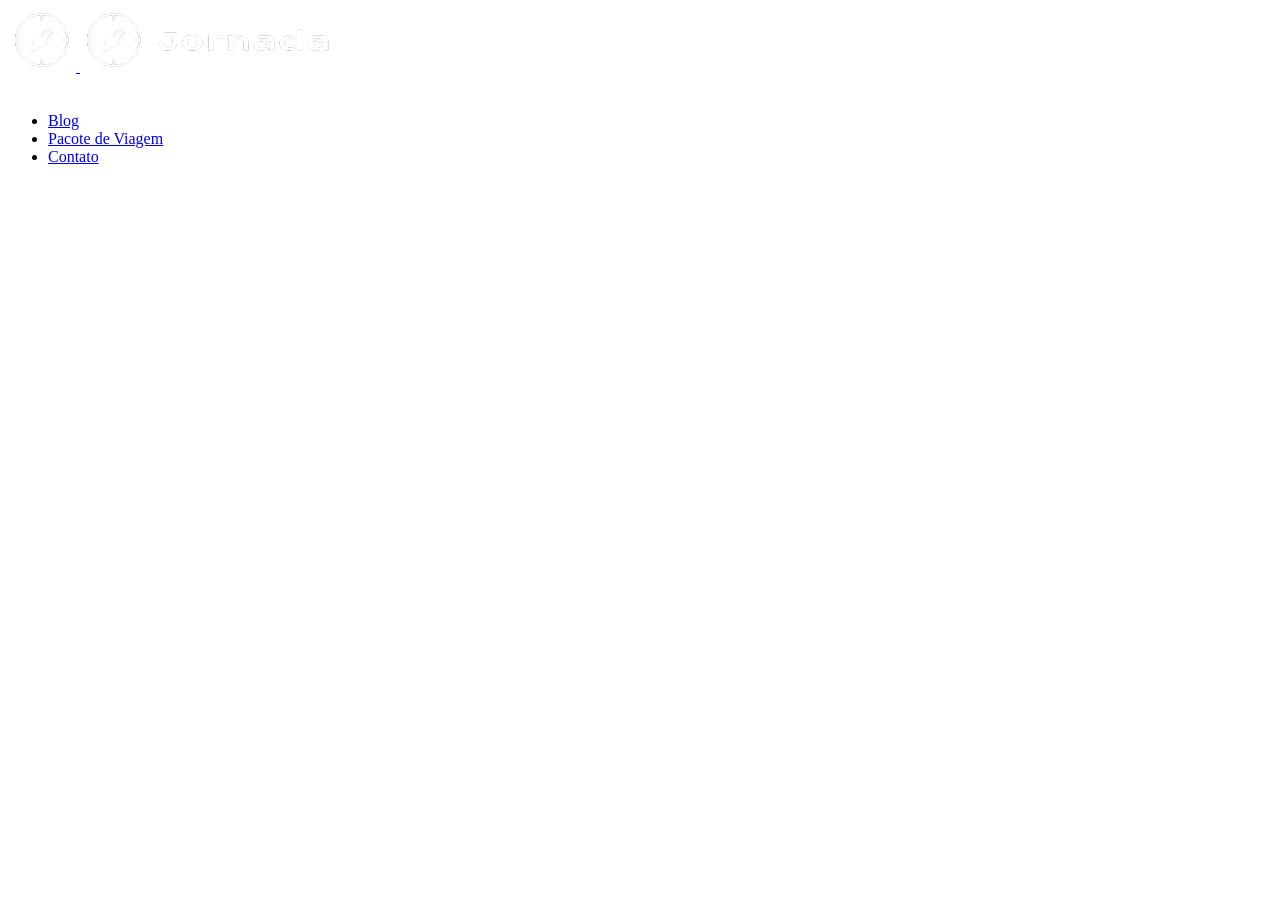
==== contato.html @ 67bdb851 "Criando Pacote de viagem" ====
<!doctype html>
<html lang="pt_BR">
  <head>
    <meta charset="UTF-8" />
    <meta name="viewport" content="width=device-width, initial-scale=1.0" />
    <meta
      name="description"
      content="Jornadas Viagens, uma agência apaixonada por criar viagens inesquecíveis"
    />
    <meta name="og:title" content="Jornada Viagens" />
    <meta
      name="og:description"
      content="Jornadas Viagens, uma agência apaixonada por criar viagens inesquecíveis"
    />
    <meta
      name="og:image"
      content="https://github.com/Rafamaga23/jornada-viagens/img/logo-footer.png"
    />
    <meta name="og:type" content="website" />
    <meta
      name="og:url"
      content="https://github.com/Rafamaga23/jornada-viagens"
    />
    <link rel="icon" href="favico.svg" type="xml/svg" />
    <link rel="stylesheet" href="./css/stylr.css" />
    <title>Jornada Viagens</title>
  </head>
  <body>
    <header class="main-header">
      <a class="logo" href="index.html" title="voltar para página inicial">
        <img
          class="img-mobile"
          src="img/bussola-jornada-branca.png"
          alt="Bussola do logo Jornada Viagens na cor branco"
        />
        <img
          class="img-desktop"
          src="img/bussola-texto-jornada-branca.png"
          alt="Logo Jornada Viagens na cor branca"
        />
      </a>
      <div class="navigation-menu">
        <label for="menu">
          <img src="img/menu.png" alt="menu" />
        </label>
        <input type="checkbox" id="menu" hidden />
        <nav>
          <ul class="list-links">
            <li>
              <a href="index.html" target="_self" title="Acessar Blog">Blog</a>
            </li>
            <li>
              <a
                href="pacotes-de-viagens.html"
                target="_self"
                title="Acessar Pacotes de Viagem"
                >Pacote de Viagem</a
              >
            </li>
            <li>
              <a
                class="active"
                href="contato.html"
                target="_self"
                title="Acessar Contato"
                >Contato</a
              >
            </li>
          </ul>
        </nav>
      </div>
    </header>
    <section></section>
  </body>
</html>
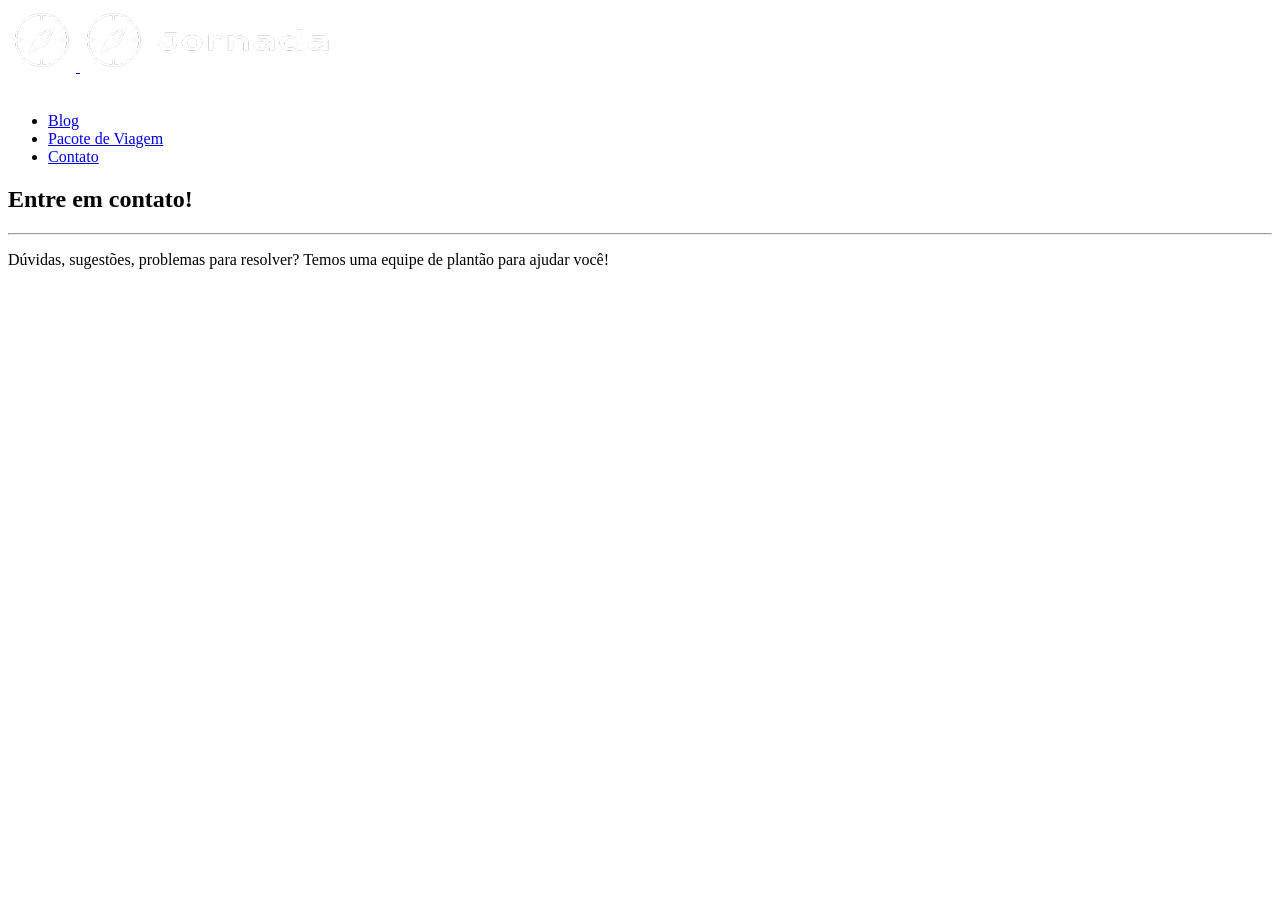
==== commit ab405736: "Finalizando Pacote de viagens e iniciando o Contato" ====
--- a/contato.html
+++ b/contato.html
@@ -70,6 +70,17 @@
         </nav>
       </div>
     </header>
-    <section></section>
+    <section class="contato hero">
+      <div class="hero-img">
+        <div class="hero-content">
+          <h1>Entre em contato!</h1>
+          <hr />
+          <p>
+            Dúvidas, sugestões, problemas para resolver? Temos uma equipe de
+            plantão para ajudar você!
+          </p>
+        </div>
+      </div>
+    </section>
   </body>
 </html>
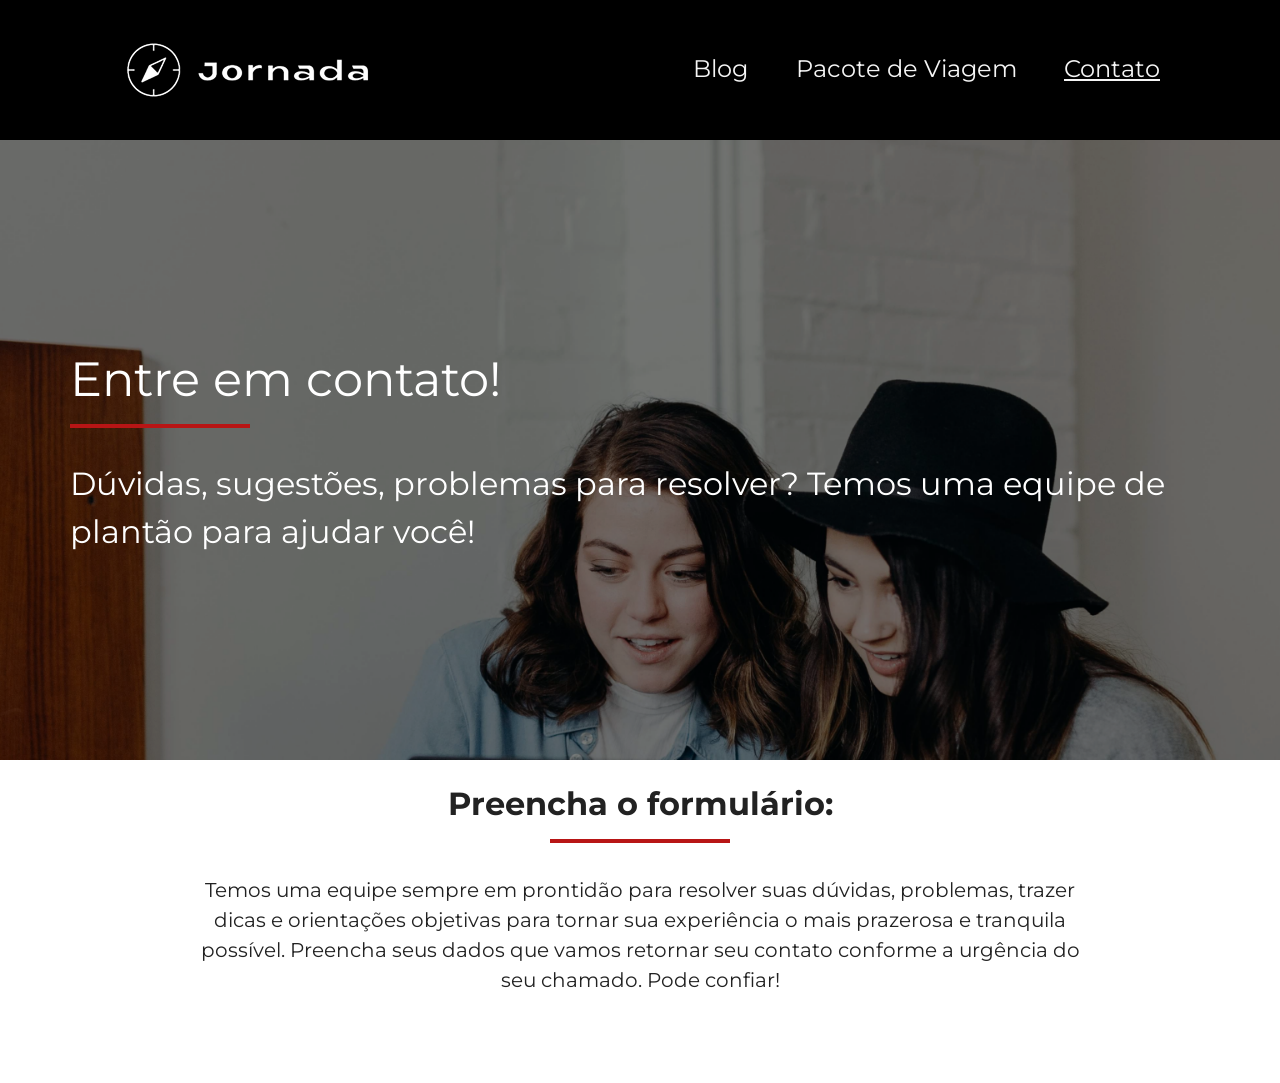
==== commit 98519f0b: "Inicia Formulario" ====
--- a/contato.html
+++ b/contato.html
@@ -82,5 +82,18 @@
         </div>
       </div>
     </section>
+    <section class="form">
+      <div class="section-title">
+        <h2>Preencha o formulário:</h2>
+        <hr />
+      </div>
+      <p class="content-text">
+        Temos uma equipe sempre em prontidão para resolver suas dúvidas,
+        problemas, trazer dicas e orientações objetivas para tornar sua
+        experiência o mais prazerosa e tranquila possível. Preencha seus dados
+        que vamos retornar seu contato conforme a urgência do seu chamado. Pode
+        confiar!
+      </p>
+    </section>
   </body>
 </html>
--- a/css/stylr.css
+++ b/css/stylr.css
@@ -0,0 +1,10 @@
+@import url(global.css);
+@import url(header.css);
+@import url(hero.css);
+@import url(offers.css);
+@import url(categories.css);
+@import url(destinations.css);
+@import url(payments.css);
+@import url(testimonials.css);
+@import url(footer.css);
+@import url(told.css);
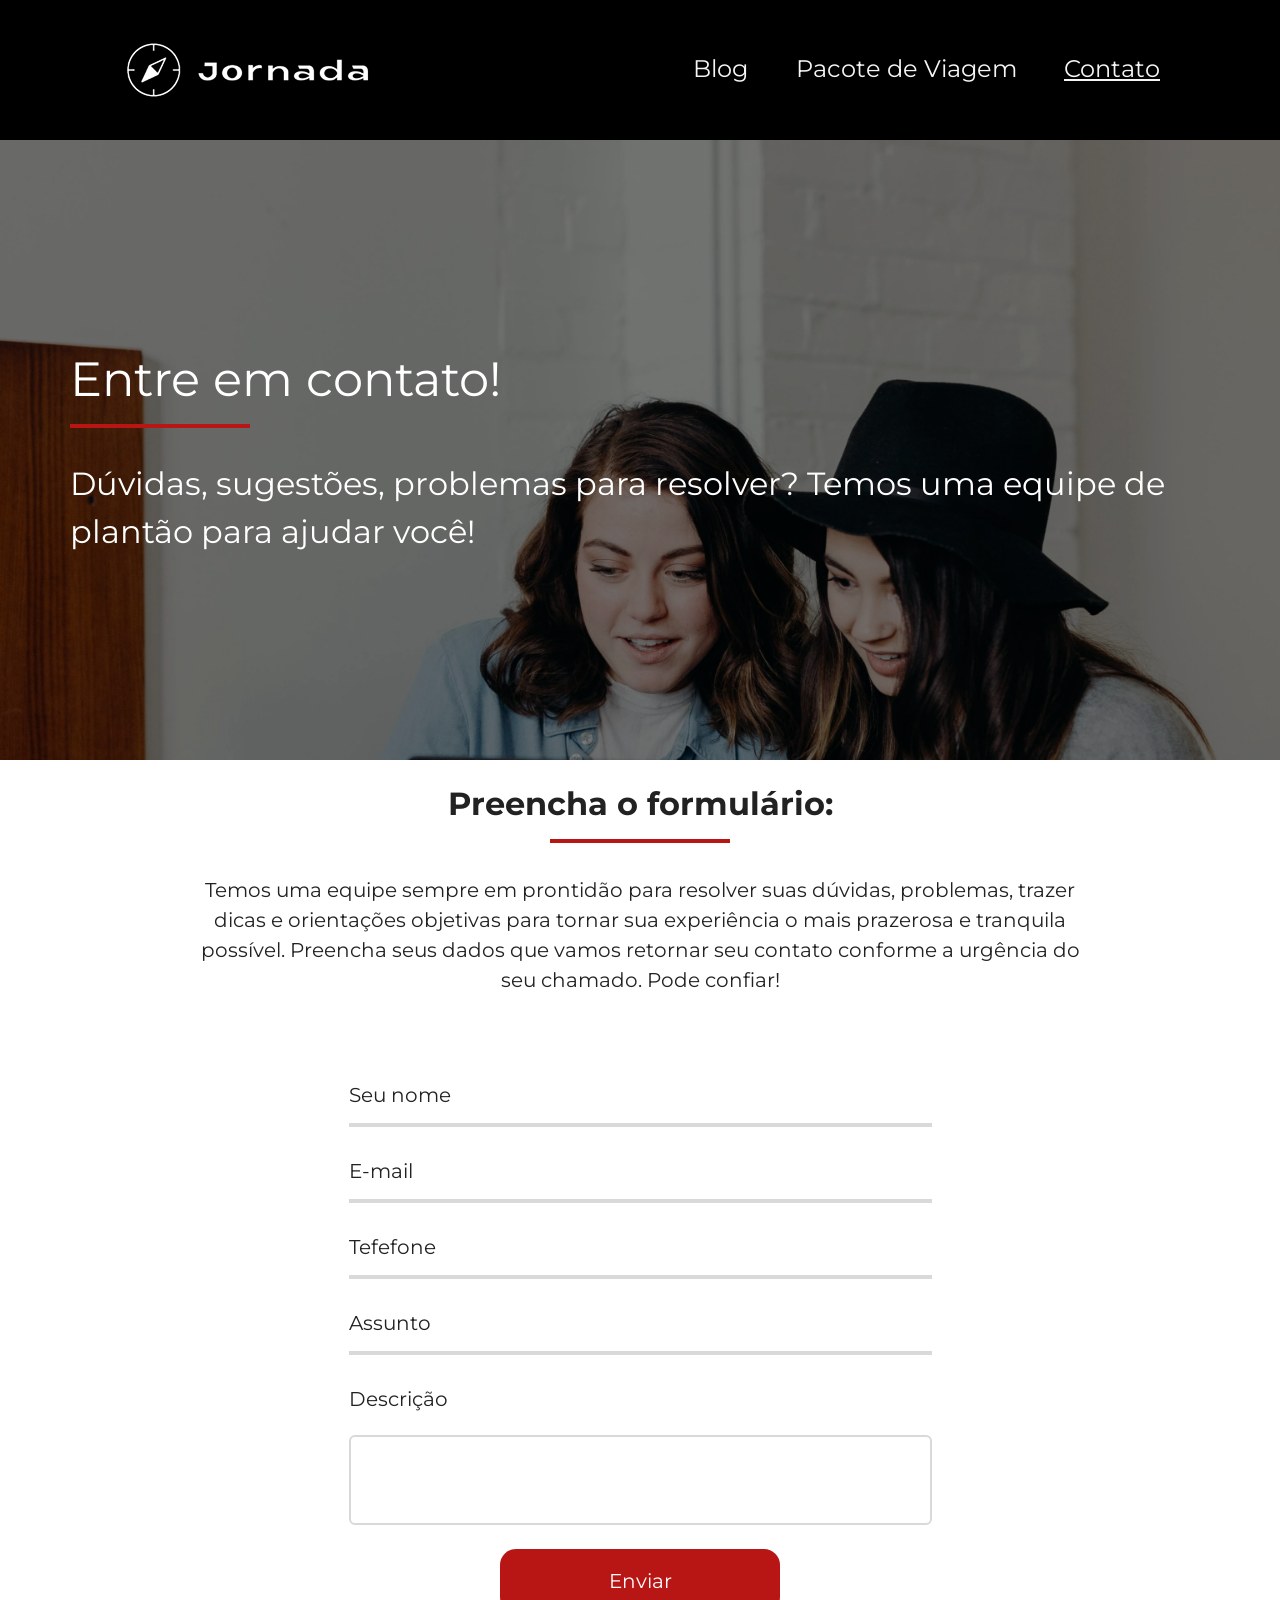
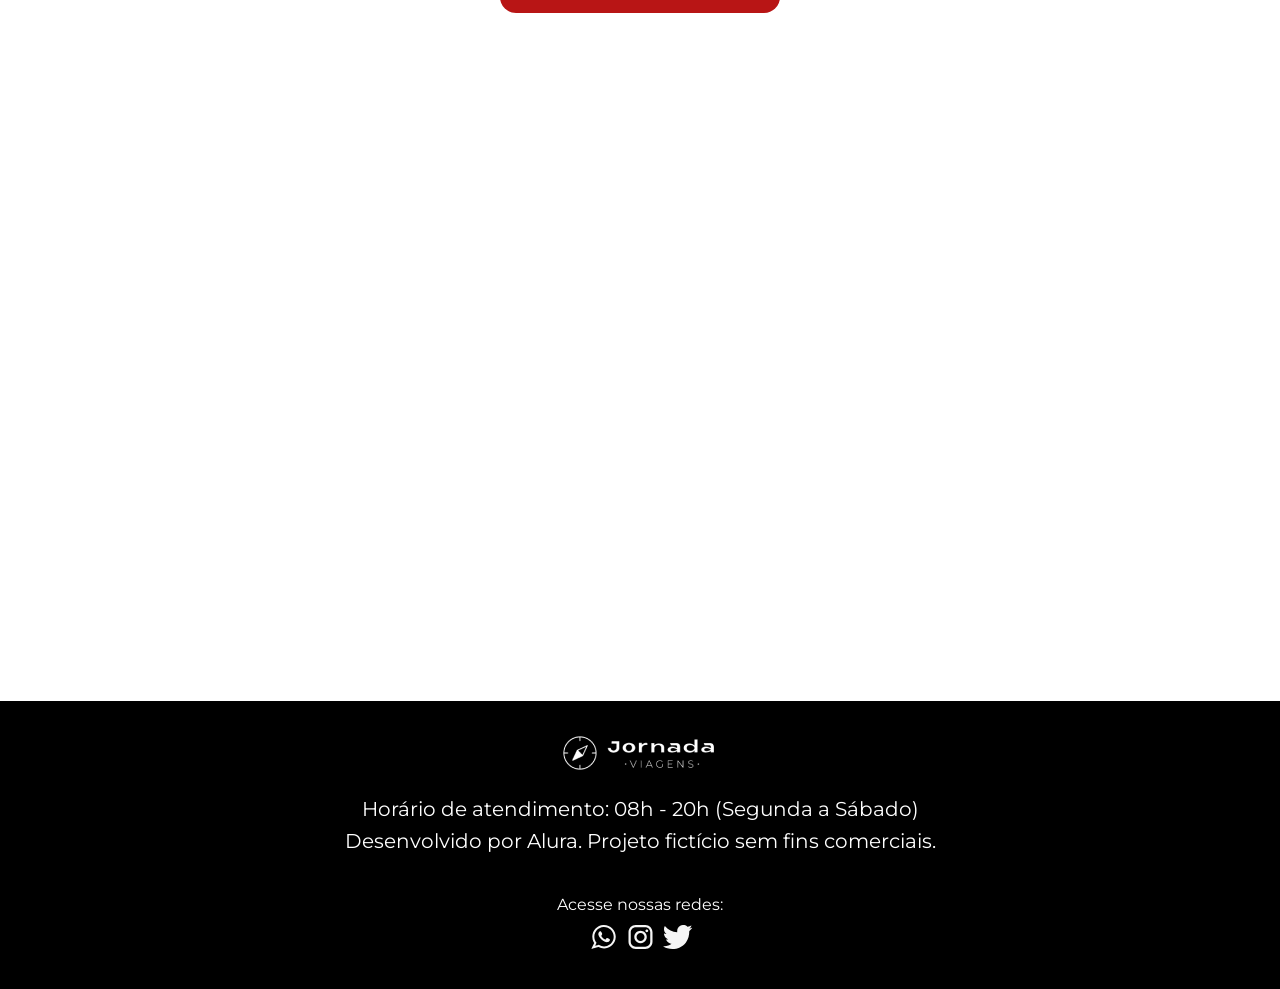
==== commit ddeba886: "Finaliza pagna contato" ====
--- a/contato.html
+++ b/contato.html
@@ -95,5 +95,57 @@
         confiar!
       </p>
     </section>
+    <section class="section-contato">
+      <section class="user data">
+        <div><p>Seu nome</p></div>
+        <hr />
+        <div><p>E-mail</p></div>
+        <hr />
+        <div><p>Tefefone</p></div>
+        <hr />
+        <div><p>Assunto</p></div>
+        <hr />
+        <div>
+          <p>Descrição</p>
+        </div>
+      </section>
+      <section class="description">
+        <input type="text" class="box" placeholder="" />
+      </section>
+      <footer>
+        <a href="#" class="button" target="_blank" title="Enviar">Enviar</a>
+      </footer>
+    </section>
+    <section class="contato bottom-hero">
+      <div class="hero-img"></div>
+    </section>
+    <footer class="main-footer">
+      <div class="footer-content">
+        <img src="img/logo-footer.png" alt="logo completo Jornaga Viagens" />
+        <p>Horário de atendimento: 08h - 20h (Segunda a Sábado)</p>
+        <p>Desenvolvido por Alura. Projeto fictício sem fins comerciais.</p>
+      </div>
+      <div class="footer-social">
+        <p>Acesse nossas redes:</p>
+        <a href="#" target="_blank" title="Entre em contato via Whatsapp"
+          ><img
+            src="img/icone-whatsapp.svg"
+            alt="icone do whatsapp na cor branca"
+        /></a>
+        <a
+          href="#"
+          target="_blank"
+          title="Acesse o Instagram do Jornada Viagens"
+          ><img
+            src="img/icone-instagram.svg"
+            alt="icone do instagram na cor branca"
+        /></a>
+        <a href="#" target="_blank" title="Acesse o Twitter do Jornada Viagens"
+          ><img
+            src="img/icone-twitter.svg"
+            alt="icone do twitter na cor branca"
+        /></a>
+      </div>
+    </footer>
   </body>
 </html>
